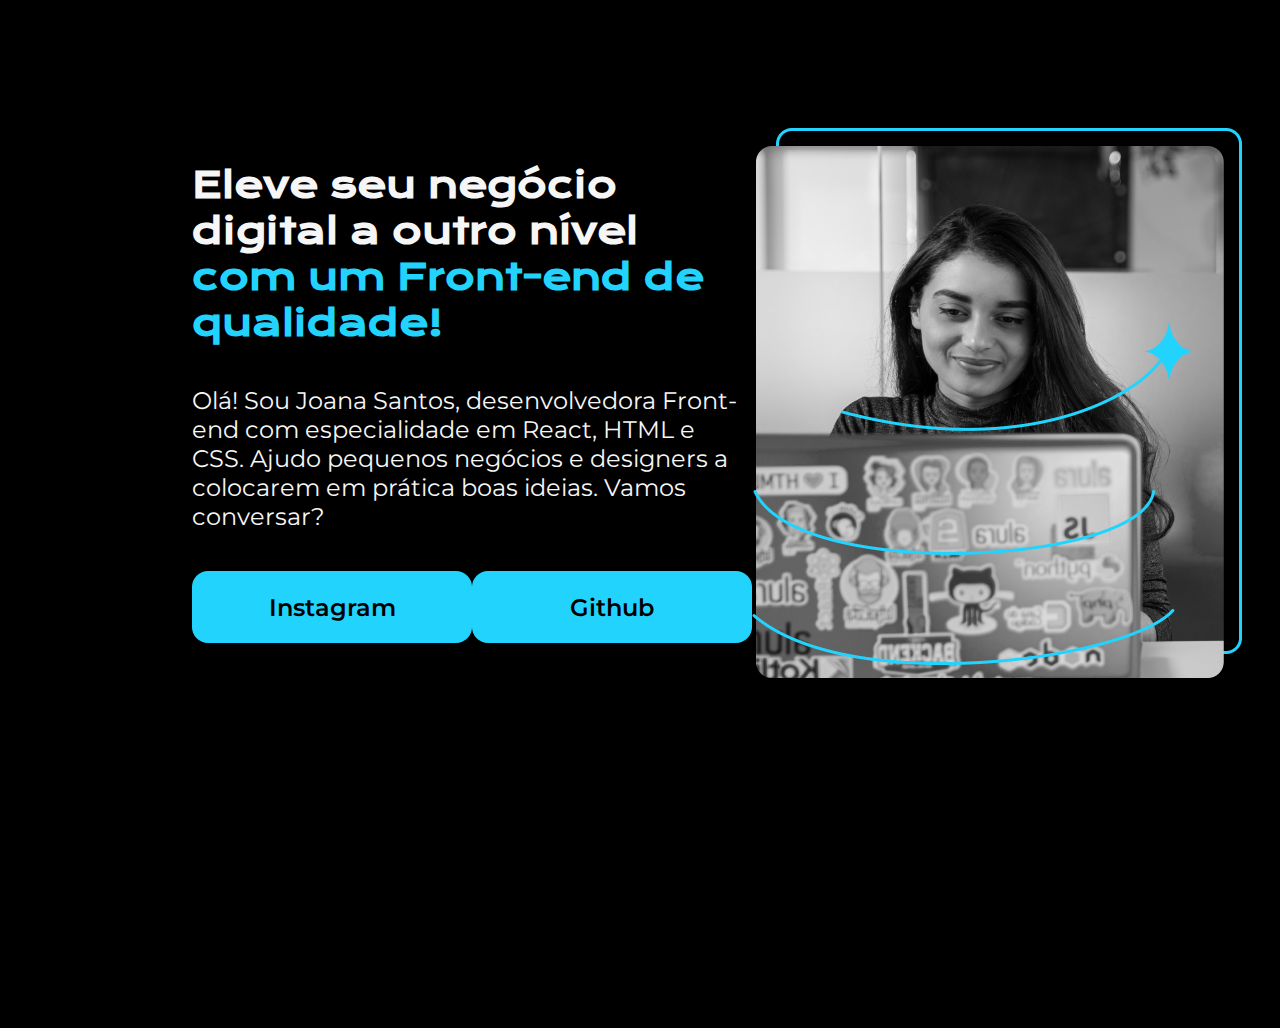
==== html-css-one/Att002/index.html @ c5271bf9 "Att002" ====
<!DOCTYPE html>
<html lang="pt-br">
<head>
    <meta charset="UTF-8">
    <link rel="stylesheet" href="style.css">
    <meta name="viewport" content="width=device-width, initial-scale=1.0">
    <title>Portifolio</title>
</head>
<body>
    <header>

    </header>
    <main class="apresentacao">
        <section class="apresentacao__conteudo">
            <h1 class="apresentacao__conteudo__titulo">Eleve seu negócio digital a outro nível <strong class="destaque-titulo">com um Front-end de qualidade!</strong></h1>
            <p class="apresentacao__conteudo__texto">Olá! Sou Joana Santos, desenvolvedora Front-end com especialidade em React, HTML e CSS. Ajudo pequenos negócios e designers a colocarem em prática boas ideias. Vamos conversar?</p>
            <div class="apresentacao__links">
                <a href="https://www.instagram.com/gabriel_lima_1227/" class="apresentacao__links__link">Instagram</a>
                <a href="https://github.com/GabrielLima1227" class="apresentacao__links__link">Github</a>
            </div>
        </section>
        <img src="Imagem de Perfil.png" alt="Imagem de Perfil">
    </main>
    <footer>

    </footer>
</body>
</html>
---- html-css-one/Att002/style.css ----
@charset 'UTF-8';

@import url('https://fonts.googleapis.com/css2?family=Krona+One&display=swap');
@import url('https://fonts.googleapis.com/css2?family=Montserrat:ital,wght@0,100..900;1,100..900&display=swap');

*{
    margin: 0px;
    padding: 0px;
}
body{
    height: 100vh;
    color: #f6f6f6;
    box-sizing: border-box;
    background-color: #000000;
}
.destaque-titulo{
    color: #22d4fd;
}
main.apresentacao{
    margin: 10% 15%;
    display: flex;
    align-items: center;
    justify-content: space-between;
}
section.apresentacao__conteudo{
    width: 615px;
    height: 482px;
    display: flex;
    flex-direction: column;
    gap: 40px;
}
h1.apresentacao__conteudo__titulo{
    font-size: 36px;
    font-family: "Krona One", sans-serif;
}
p.apresentacao__conteudo__texto{
    font-size: 24px;
    font-family: "Montserrat", sans-serif;
}
div.apresentacao__links{
    display: flex;
    justify-content: space-between;
}
a.apresentacao__links__link{
    width: 280px;
    color: #000000;
    text-align: center;
    border-radius: 16px;
    padding: 21.5px 0px;
    text-decoration: none;
    background-color: #22d4fd;
    font: normal 600 24px "Montserrat", sans-serif;
}
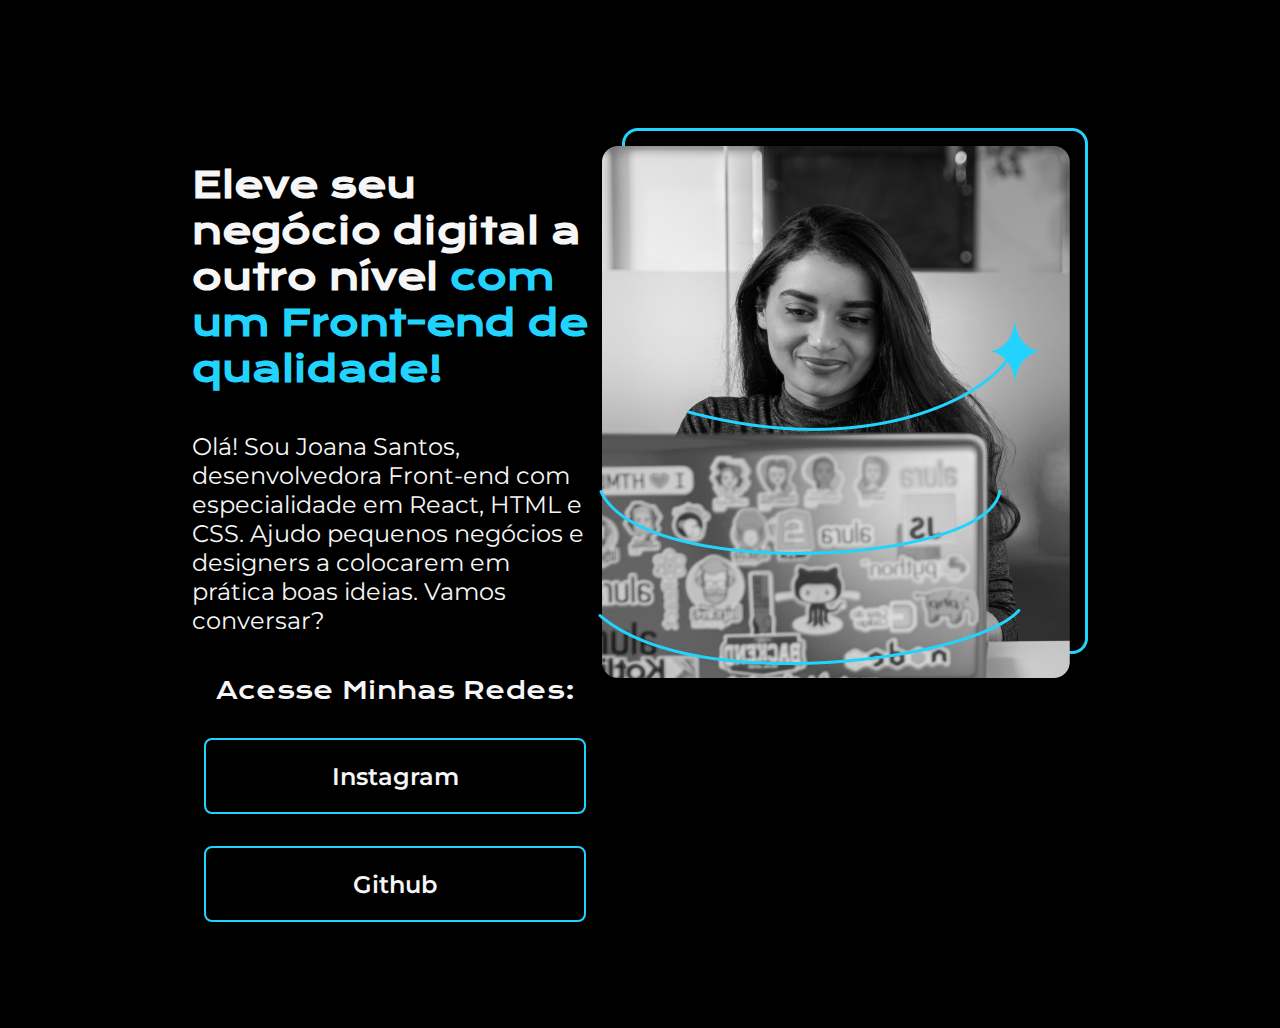
==== commit 4f518d40: "Alterando estilos dos links" ====
--- a/html-css-one/Att002/index.html
+++ b/html-css-one/Att002/index.html
@@ -15,6 +15,7 @@
             <h1 class="apresentacao__conteudo__titulo">Eleve seu negócio digital a outro nível <strong class="destaque-titulo">com um Front-end de qualidade!</strong></h1>
             <p class="apresentacao__conteudo__texto">Olá! Sou Joana Santos, desenvolvedora Front-end com especialidade em React, HTML e CSS. Ajudo pequenos negócios e designers a colocarem em prática boas ideias. Vamos conversar?</p>
             <div class="apresentacao__links">
+                <h2 class="apresentacao__links__subtitulo">Acesse Minhas Redes:</h2>
                 <a href="https://www.instagram.com/gabriel_lima_1227/" class="apresentacao__links__link">Instagram</a>
                 <a href="https://github.com/GabrielLima1227" class="apresentacao__links__link">Github</a>
             </div>
--- a/html-css-one/Att002/style.css
+++ b/html-css-one/Att002/style.css
@@ -38,16 +38,24 @@
     font-family: "Montserrat", sans-serif;
 }
 div.apresentacao__links{
+    gap: 32px;
     display: flex;
+    align-items: center;
+    flex-direction: column;
     justify-content: space-between;
 }
+h2.apresentacao__links__subtitulo{
+    font-size: 24px;
+    font-weight: 400;
+    font-family: "Krona One", sans-serif;
+}
 a.apresentacao__links__link{
-    width: 280px;
-    color: #000000;
+    width: 378PX;
+    color: #F6F6F6;
     text-align: center;
-    border-radius: 16px;
+    border-radius: 8px;
     padding: 21.5px 0px;
     text-decoration: none;
-    background-color: #22d4fd;
+    border: 2px solid #22d4fd;
     font: normal 600 24px "Montserrat", sans-serif;
 }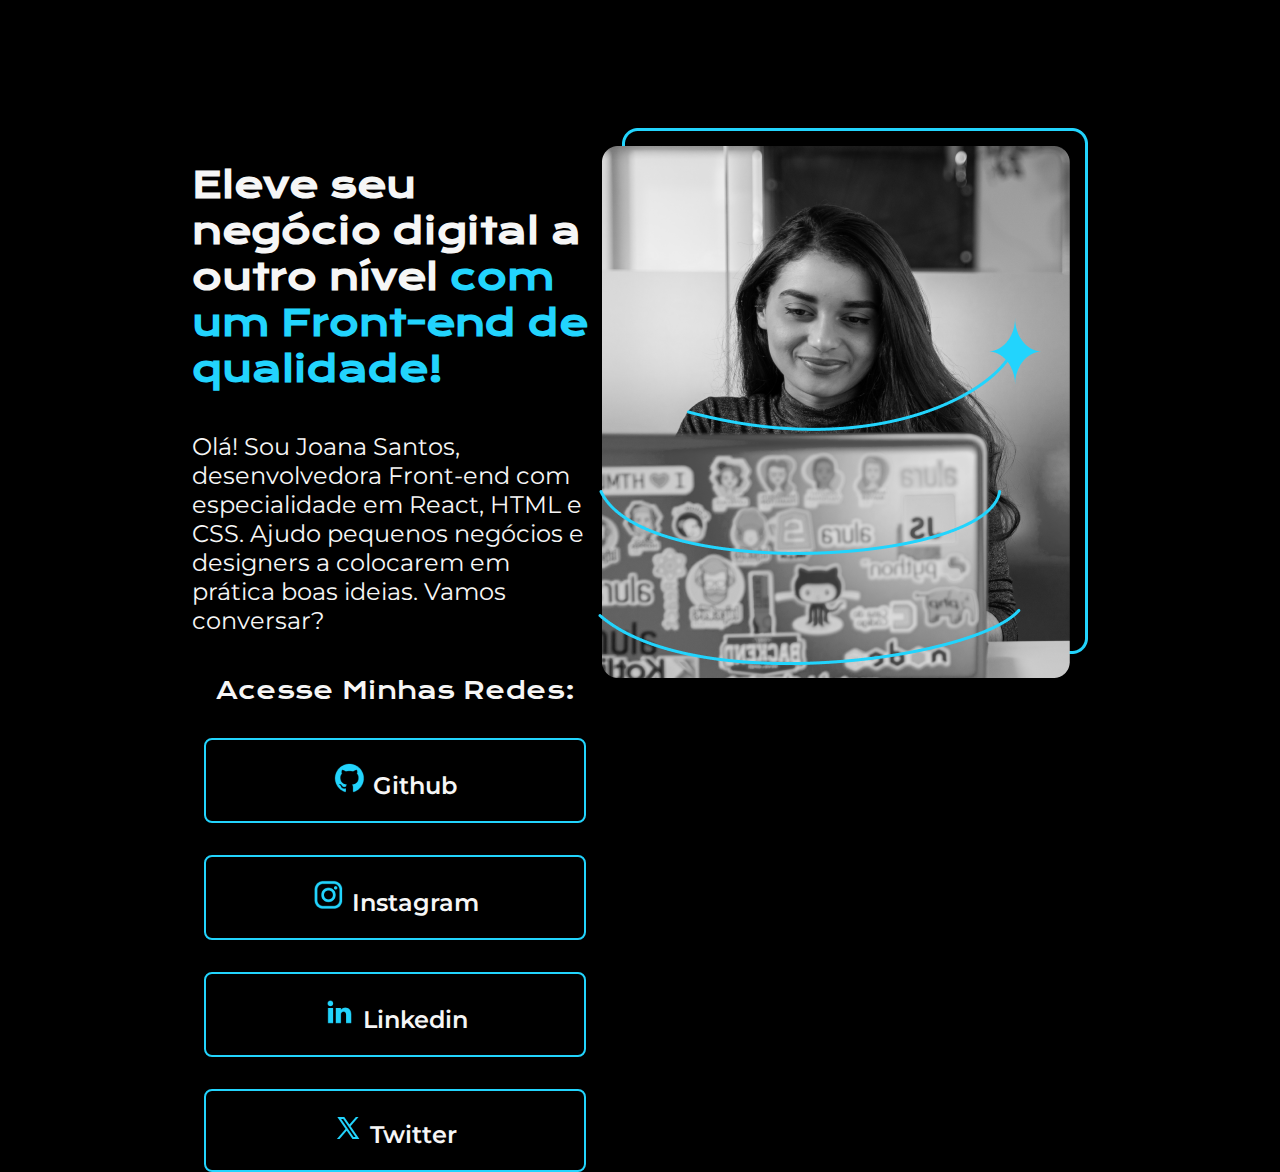
==== commit 2e5e529c: "Criando diretório de assets e adicionando mais links" ====
--- a/html-css-one/Att002/index.html
+++ b/html-css-one/Att002/index.html
@@ -16,11 +16,25 @@
             <p class="apresentacao__conteudo__texto">Olá! Sou Joana Santos, desenvolvedora Front-end com especialidade em React, HTML e CSS. Ajudo pequenos negócios e designers a colocarem em prática boas ideias. Vamos conversar?</p>
             <div class="apresentacao__links">
                 <h2 class="apresentacao__links__subtitulo">Acesse Minhas Redes:</h2>
-                <a href="https://www.instagram.com/gabriel_lima_1227/" class="apresentacao__links__link">Instagram</a>
-                <a href="https://github.com/GabrielLima1227" class="apresentacao__links__link">Github</a>
+                <a href="#" class="apresentacao__links__link">
+                    <img src="assets/github.png" alt="Icon do Github">
+                    Github
+                </a>
+                <a href="#" class="apresentacao__links__link">
+                    <img src="assets/instagram.png" alt="Icon do Instagram">
+                    Instagram
+                </a>
+                <a href="#" class="apresentacao__links__link">
+                    <img src="assets/linkedin.png" alt="Icon do Linkedin">
+                    Linkedin
+                </a>
+                <a href="#" class="apresentacao__links__link">
+                    <img src="assets/twitter-novo.png" alt="Icon do Instagram">
+                    Twitter
+                </a>
             </div>
         </section>
-        <img src="Imagem de Perfil.png" alt="Imagem de Perfil">
+        <img src="assets/Imagem.png" alt="Imagem de Perfil">
     </main>
     <footer>
 
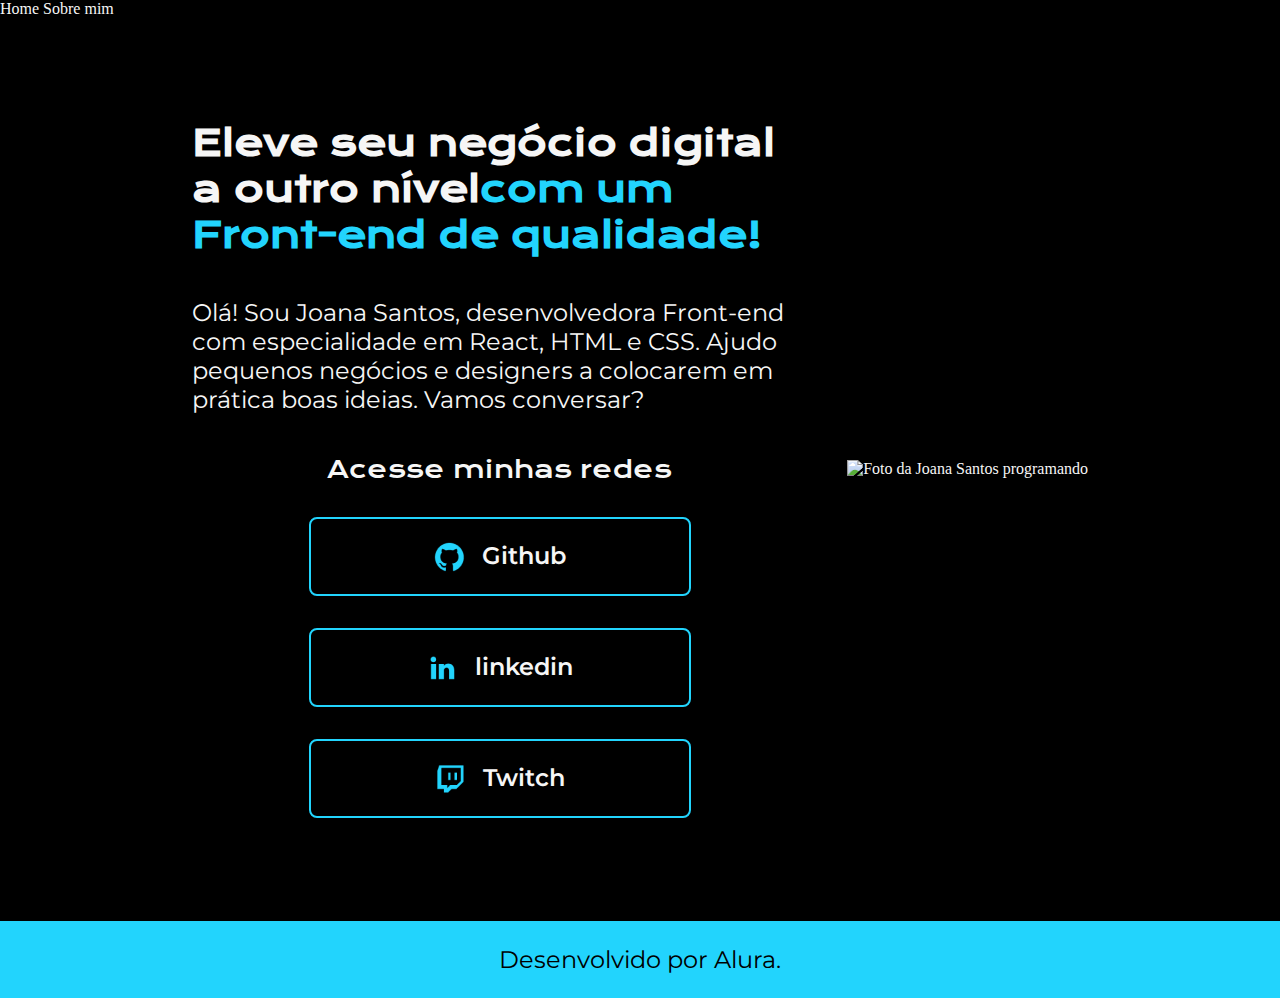
==== commit b6ff6541: "Att002" ====
--- a/html-css-one/Att002/index.html
+++ b/html-css-one/Att002/index.html
@@ -1,43 +1,52 @@
 <!DOCTYPE html>
 <html lang="pt-br">
+
 <head>
     <meta charset="UTF-8">
-    <link rel="stylesheet" href="style.css">
+    <meta http-equiv="X-UA-Compatible" content="IE=edge">
     <meta name="viewport" content="width=device-width, initial-scale=1.0">
     <title>Portifolio</title>
+    <link rel="stylesheet" href="style.css">
 </head>
+
 <body>
-    <header>
-
+    <header class="cabecalho">
+        <nav class="cabecalho__menu">
+            <a class="cabecalho__menu__link">Home</a>
+            <a class="cabecalho__menu__link">Sobre mim</a>
+        </nav>
     </header>
     <main class="apresentacao">
         <section class="apresentacao__conteudo">
-            <h1 class="apresentacao__conteudo__titulo">Eleve seu negócio digital a outro nível <strong class="destaque-titulo">com um Front-end de qualidade!</strong></h1>
-            <p class="apresentacao__conteudo__texto">Olá! Sou Joana Santos, desenvolvedora Front-end com especialidade em React, HTML e CSS. Ajudo pequenos negócios e designers a colocarem em prática boas ideias. Vamos conversar?</p>
+            <h1 class="apresentacao__conteudo__titulo">Eleve seu negócio digital a outro nível<strong 
+            class="titulo-destaque">com um Front-end de qualidade!
+            </strong></h1>
+            <p class="apresentacao__conteudo__texto">Olá! Sou Joana Santos, desenvolvedora
+            Front-end com especialidade em React, HTML e
+            CSS. Ajudo pequenos negócios e designers a
+            colocarem em prática boas ideias. Vamos
+            conversar?</p>
             <div class="apresentacao__links">
-                <h2 class="apresentacao__links__subtitulo">Acesse Minhas Redes:</h2>
-                <a href="#" class="apresentacao__links__link">
-                    <img src="assets/github.png" alt="Icon do Github">
+                <h2 class="apresentacao__links__subtitulo">Acesse minhas redes</h2>
+                <a class="apresentacao__links__link" href="https://github.com/rafaballerini">
+                    <img src="./assets/github.png">
                     Github
                 </a>
-                <a href="#" class="apresentacao__links__link">
-                    <img src="assets/instagram.png" alt="Icon do Instagram">
-                    Instagram
+                <a class="apresentacao__links__link" href="https://linkedin.com/in/rafaellaballerini">
+                    <img src="./assets/linkedin.png">
+                    linkedin
                 </a>
-                <a href="#" class="apresentacao__links__link">
-                    <img src="assets/linkedin.png" alt="Icon do Linkedin">
-                    Linkedin
-                </a>
-                <a href="#" class="apresentacao__links__link">
-                    <img src="assets/twitter-novo.png" alt="Icon do Instagram">
-                    Twitter
+                <a class="apresentacao__links__link" href="https://twitch.tv/guilimadev">
+                    <img src="./assets/twitch.png">
+                    Twitch
                 </a>
             </div>
         </section>
-        <img src="assets/Imagem.png" alt="Imagem de Perfil">
+        <img src="./assets/imagem.png" alt="Foto da Joana Santos programando">
     </main>
-    <footer>
-
+    <footer class="rodape">
+        <p>Desenvolvido por Alura.</p>
     </footer>
 </body>
+
 </html>--- a/html-css-one/Att002/style.css
+++ b/html-css-one/Att002/style.css
@@ -1,61 +1,78 @@
-@charset 'UTF-8';
-
-@import url('https://fonts.googleapis.com/css2?family=Krona+One&display=swap');
-@import url('https://fonts.googleapis.com/css2?family=Montserrat:ital,wght@0,100..900;1,100..900&display=swap');
+@import url('https://fonts.googleapis.com/css2?family=Krona+One&family=Montserrat:wght@400;600&display=swap');
 
 *{
-    margin: 0px;
-    padding: 0px;
+    margin: 0;
+    padding: 0;
 }
+
 body{
-    height: 100vh;
-    color: #f6f6f6;
+    /* height: 100vh; */
     box-sizing: border-box;
     background-color: #000000;
+    color: #F6F6F6;
 }
-.destaque-titulo{
-    color: #22d4fd;
+.titulo-destaque{
+    color: #22D4FD;
 }
-main.apresentacao{
-    margin: 10% 15%;
+.apresentacao{
+    padding: 8% 15%;
     display: flex;
     align-items: center;
     justify-content: space-between;
 }
-section.apresentacao__conteudo{
+.apresentacao__conteudo{
     width: 615px;
-    height: 482px;
     display: flex;
     flex-direction: column;
     gap: 40px;
 }
-h1.apresentacao__conteudo__titulo{
+
+.apresentacao__conteudo__titulo{
     font-size: 36px;
-    font-family: "Krona One", sans-serif;
+    font-family: 'Krona One', sans-serif;
 }
-p.apresentacao__conteudo__texto{
+.apresentacao__conteudo__texto{
     font-size: 24px;
-    font-family: "Montserrat", sans-serif;
+    font-family: 'Montserrat', sans-serif;
 }
-div.apresentacao__links{
-    gap: 32px;
+
+.apresentacao__links{
     display: flex;
-    align-items: center;
     flex-direction: column;
     justify-content: space-between;
+    align-items: center;
+    gap: 32px;
 }
-h2.apresentacao__links__subtitulo{
+.apresentacao__links__subtitulo{
+    font-family: 'Krona One', sans-serif;
+    font-weight: 400;
+    font-size: 24px;
+}
+.apresentacao__links__link{
+    /* background-color: #22D4FD; */
+    display: flex;
+    justify-content: center;
+    gap: 16px;
+    border: 2px solid #22D4FD;
+    width: 378px;
+    text-align: center;
+    border-radius: 8px;
+    font-size: 24px;
+    font-weight: 600;
+    padding: 21.5px 0;
+    text-decoration: none;
+    color: #F6F6F6;
+    font-family: 'Montserrat', sans-serif;
+}
+.apresentacao__links__link:hover{
+    background-color: #272727;
+}
+.rodape{
+    color: #000000;
+    background-color: #22D4FD;
+    padding: 24px;
+    text-align: center;
+    font-family: 'Montserrat', sans-serif;
     font-size: 24px;
     font-weight: 400;
-    font-family: "Krona One", sans-serif;
-}
-a.apresentacao__links__link{
-    width: 378PX;
-    color: #F6F6F6;
-    text-align: center;
-    border-radius: 8px;
-    padding: 21.5px 0px;
-    text-decoration: none;
-    border: 2px solid #22d4fd;
-    font: normal 600 24px "Montserrat", sans-serif;
 }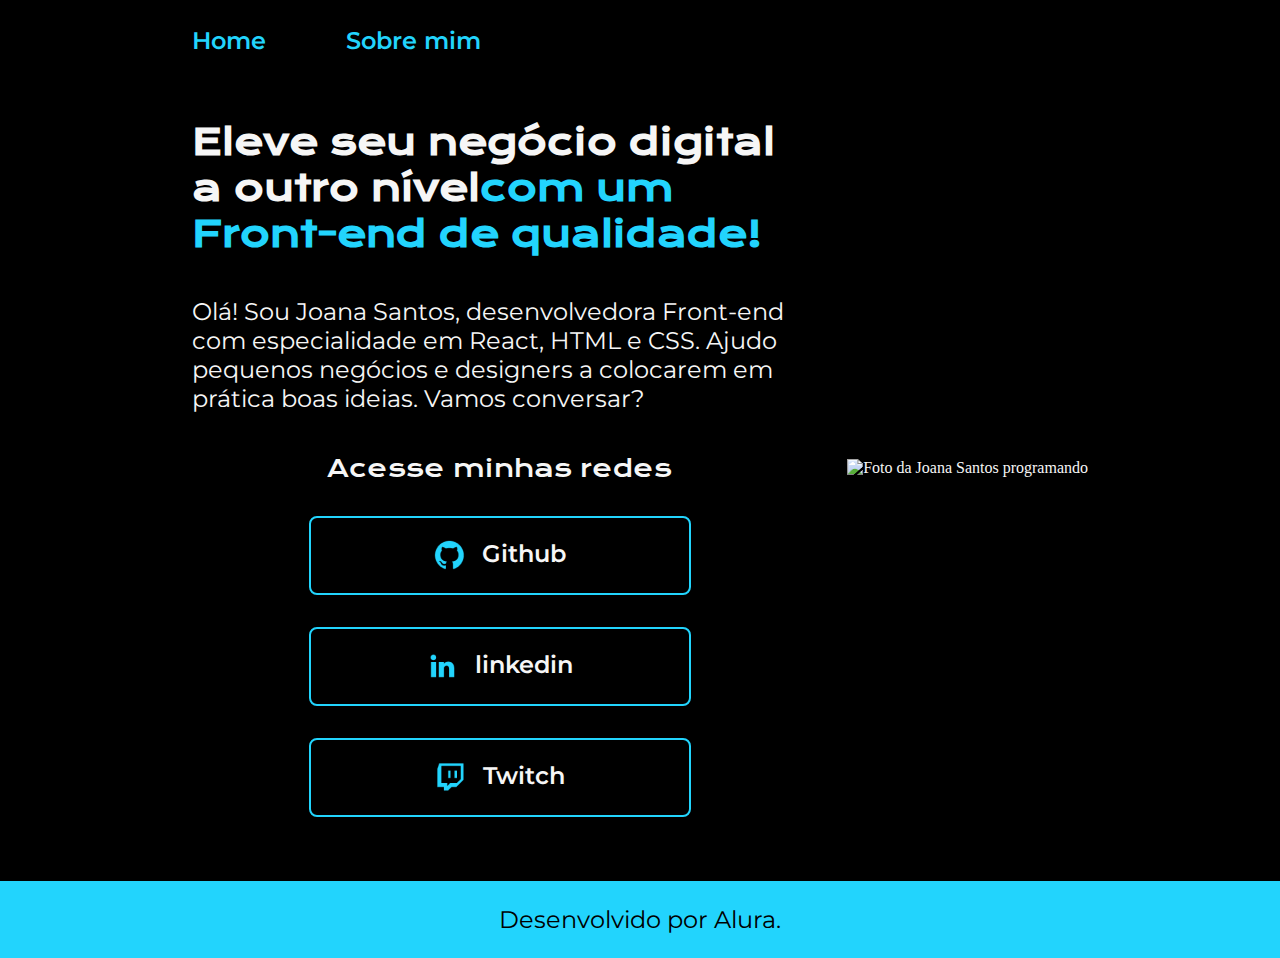
==== commit a3c081bb: "Criando Home e Sobre mim." ====
--- a/html-css-one/Att002/index.html
+++ b/html-css-one/Att002/index.html
@@ -3,17 +3,17 @@
 
 <head>
     <meta charset="UTF-8">
+    <link rel="stylesheet" href="styles/style.css">
     <meta http-equiv="X-UA-Compatible" content="IE=edge">
     <meta name="viewport" content="width=device-width, initial-scale=1.0">
     <title>Portifolio</title>
-    <link rel="stylesheet" href="style.css">
 </head>
 
 <body>
     <header class="cabecalho">
         <nav class="cabecalho__menu">
-            <a class="cabecalho__menu__link">Home</a>
-            <a class="cabecalho__menu__link">Sobre mim</a>
+            <a class="cabecalho__menu__link" href="index.html">Home</a>
+            <a class="cabecalho__menu__link" href="about.html">Sobre mim</a>
         </nav>
     </header>
     <main class="apresentacao">
@@ -28,15 +28,15 @@
             conversar?</p>
             <div class="apresentacao__links">
                 <h2 class="apresentacao__links__subtitulo">Acesse minhas redes</h2>
-                <a class="apresentacao__links__link" href="https://github.com/rafaballerini">
+                <a class="apresentacao__links__link" href="#">
                     <img src="./assets/github.png">
                     Github
                 </a>
-                <a class="apresentacao__links__link" href="https://linkedin.com/in/rafaellaballerini">
+                <a class="apresentacao__links__link" href="#">
                     <img src="./assets/linkedin.png">
                     linkedin
                 </a>
-                <a class="apresentacao__links__link" href="https://twitch.tv/guilimadev">
+                <a class="apresentacao__links__link" href="#">
                     <img src="./assets/twitch.png">
                     Twitch
                 </a>
--- a/html-css-one/Att002/styles/style.css
+++ b/html-css-one/Att002/styles/style.css
@@ -0,0 +1,98 @@
+@import url('https://fonts.googleapis.com/css2?family=Krona+One&family=Montserrat:wght@400;600&display=swap');
+
+*{
+    margin: 0;
+    padding: 0;
+}
+
+body{
+    /* height: 100vh; */
+    box-sizing: border-box;
+    background-color: #000000;
+    color: #F6F6F6;
+}
+
+.cabecalho{
+    padding: 2% 0% 0% 15%;
+}
+
+.cabecalho__menu{
+    display: flex;
+    gap: 80px;
+}
+
+.cabecalho__menu__link{
+    font-size: 24px;
+    font-weight: 600;
+    color: #22D4FD;
+    text-decoration: none;
+    font-family: 'Montserrat', sans-serif;
+}
+
+.apresentacao{
+    padding: 5% 15%;
+    display: flex;
+    align-items: center;
+    justify-content: space-between;
+}
+.apresentacao__conteudo{
+    width: 615px;
+    display: flex;
+    flex-direction: column;
+    gap: 40px;
+}
+
+.apresentacao__conteudo__titulo{
+    font-size: 36px;
+    font-family: 'Krona One', sans-serif;
+}
+
+.titulo-destaque{
+    color: #22D4FD;
+}
+
+.apresentacao__conteudo__texto{
+    font-size: 24px;
+    font-family: 'Montserrat', sans-serif;
+}
+
+.apresentacao__links{
+    display: flex;
+    flex-direction: column;
+    justify-content: space-between;
+    align-items: center;
+    gap: 32px;
+}
+.apresentacao__links__subtitulo{
+    font-family: 'Krona One', sans-serif;
+    font-weight: 400;
+    font-size: 24px;
+}
+.apresentacao__links__link{
+    /* background-color: #22D4FD; */
+    display: flex;
+    justify-content: center;
+    gap: 16px;
+    border: 2px solid #22D4FD;
+    width: 378px;
+    text-align: center;
+    border-radius: 8px;
+    font-size: 24px;
+    font-weight: 600;
+    padding: 21.5px 0;
+    text-decoration: none;
+    color: #F6F6F6;
+    font-family: 'Montserrat', sans-serif;
+}
+.apresentacao__links__link:hover{
+    background-color: #272727;
+}
+.rodape{
+    color: #000000;
+    background-color: #22D4FD;
+    padding: 24px;
+    text-align: center;
+    font-family: 'Montserrat', sans-serif;
+    font-size: 24px;
+    font-weight: 400;
+}